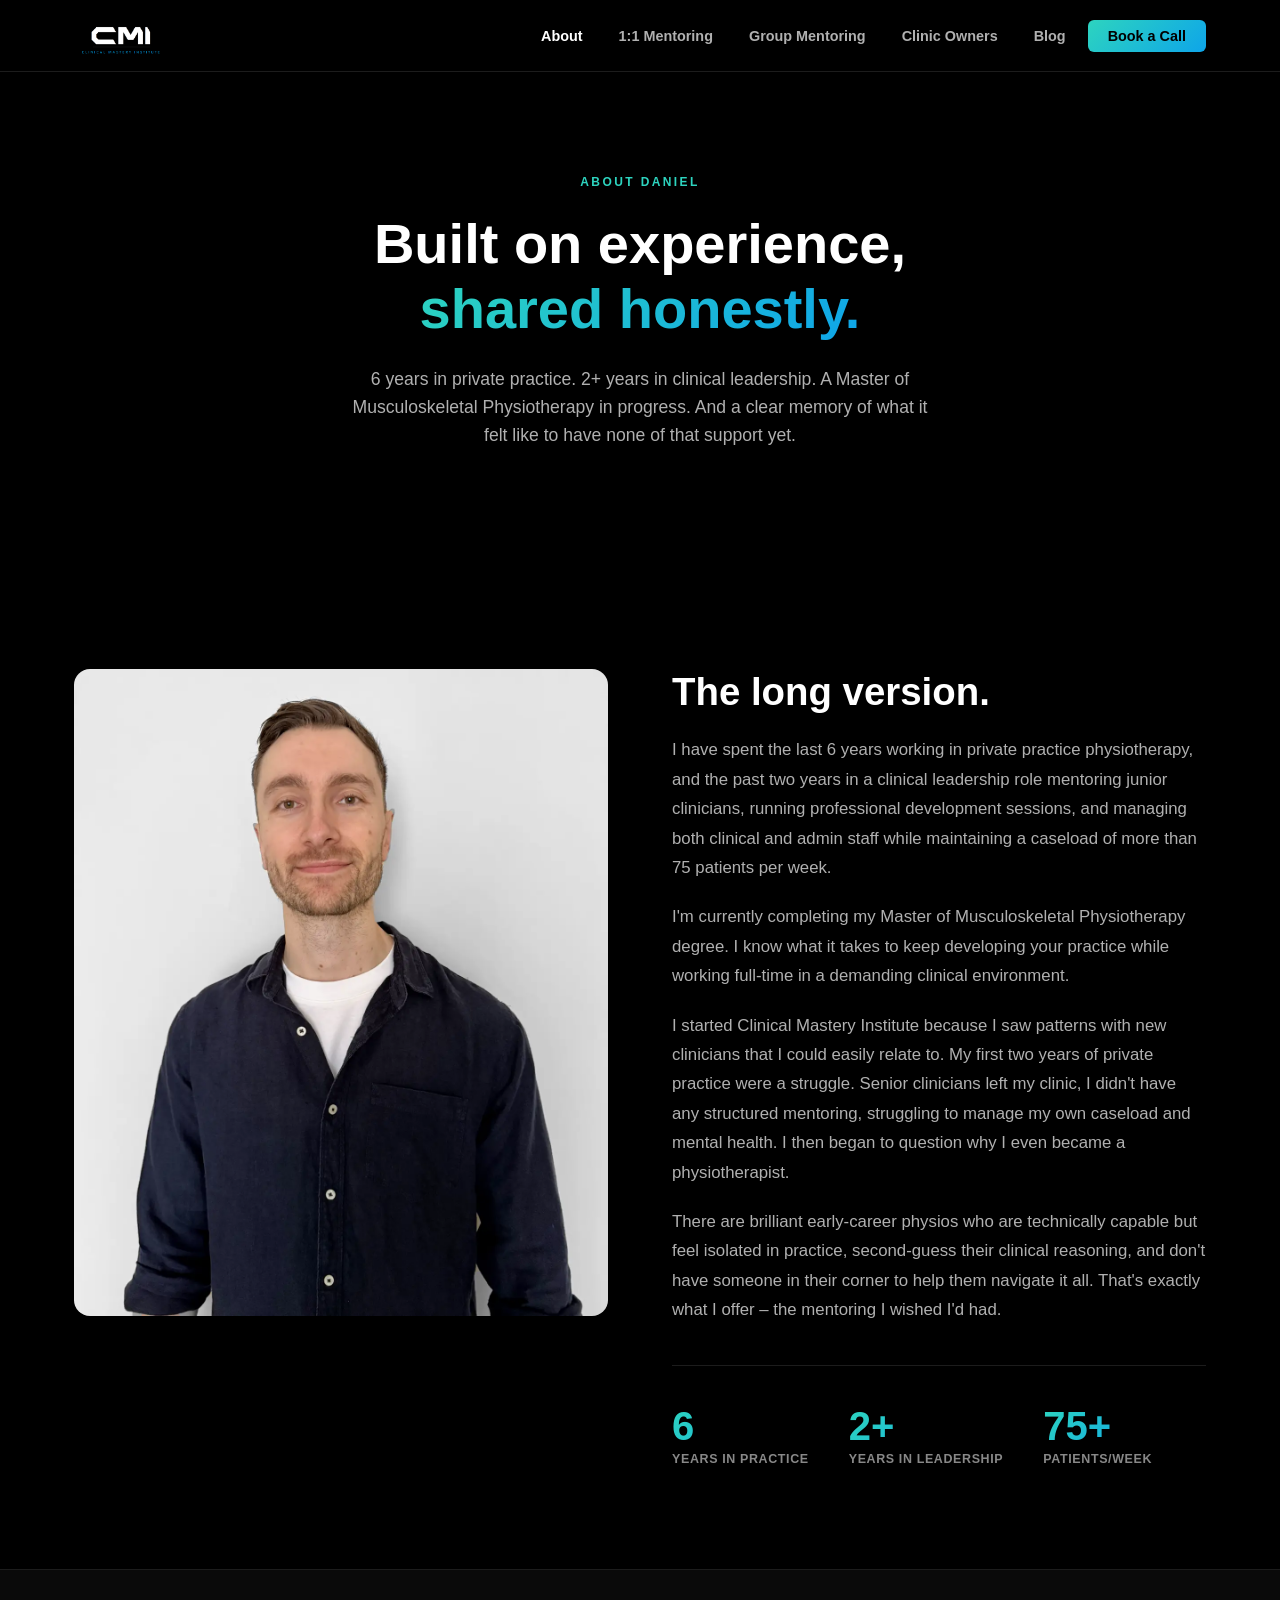
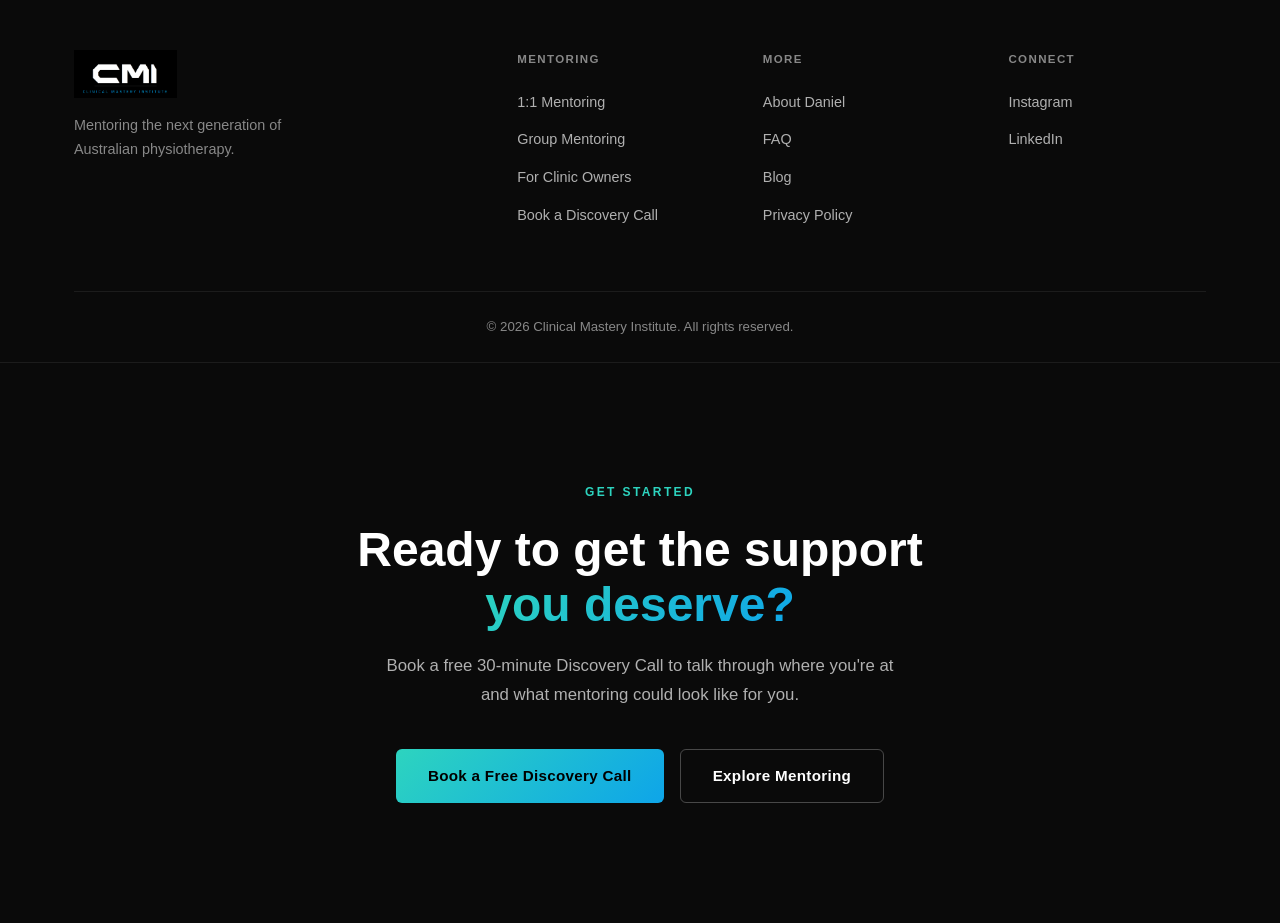
==== about/index.html @ dca47370 "Phase 2: Multi-page site restructure with JS component injection Converts single-page site into 9 pa" ====
<!DOCTYPE html>
<html lang="en-AU">
<head>
  <meta charset="UTF-8" />
  <meta name="viewport" content="width=device-width, initial-scale=1.0" />
  <title>About Daniel Jurjevic — Clinical Mastery Institute</title>
  <meta name="description" content="Daniel Jurjevic is a physiotherapist with 6 years of private practice experience and 2+ years in clinical leadership. Learn why he started Clinical Mastery Institute." />
  <link rel="canonical" href="https://clinicalmasteryinstitute.com.au/about/" />
  <meta property="og:type"         content="website" />
  <meta property="og:site_name"    content="Clinical Mastery Institute" />
  <meta property="og:locale"       content="en_AU" />
  <meta property="og:title"        content="About Daniel Jurjevic — Clinical Mastery Institute" />
  <meta property="og:description"  content="6 years in private practice, 2+ years in clinical leadership. Learn why Daniel started CMI — and what he offers that he wished he'd had." />
  <meta property="og:url"          content="https://clinicalmasteryinstitute.com.au/about/" />
  <meta property="og:image"        content="https://clinicalmasteryinstitute.com.au/assets/og-image.jpg" />
  <meta property="og:image:width"  content="1200" />
  <meta property="og:image:height" content="630" />
  <meta name="twitter:card"        content="summary_large_image" />
  <meta name="twitter:title"       content="About Daniel Jurjevic — Clinical Mastery Institute" />
  <meta name="twitter:description" content="6 years in private practice, 2+ years in clinical leadership. Learn why Daniel started CMI." />
  <meta name="twitter:image"       content="https://clinicalmasteryinstitute.com.au/assets/og-image.jpg" />
  <link rel="icon" href="/favicon.ico" sizes="32x32" />
  <link rel="icon" href="/favicon-32x32.png" type="image/png" sizes="32x32" />
  <link rel="apple-touch-icon" href="/apple-touch-icon.png" />
  <link rel="manifest" href="/site.webmanifest" />
  <meta name="theme-color" content="#2DD4BF" />
  <link rel="stylesheet" href="/style.css" />
  <script type="application/ld+json">
  {
    "@context": "https://schema.org",
    "@type": "Person",
    "@id": "https://clinicalmasteryinstitute.com.au/#daniel",
    "name": "Daniel Jurjevic",
    "jobTitle": "Clinical Mentor and Physiotherapist",
    "description": "Physiotherapist with 6 years of private practice experience and 2+ years in clinical leadership. Completing a Master of Musculoskeletal Physiotherapy.",
    "image": "https://clinicalmasteryinstitute.com.au/assets/daniel.jpg",
    "url": "https://clinicalmasteryinstitute.com.au/about/",
    "worksFor": {
      "@type": "Organization",
      "name": "Clinical Mastery Institute",
      "url": "https://clinicalmasteryinstitute.com.au"
    },
    "sameAs": [
      "https://www.linkedin.com/company/clinical-mastery-institute"
    ]
  }
  </script>
</head>
<body>

  <a href="#main-content" class="skip-link">Skip to main content</a>

  <main id="main-content">

    <div class="page-hero">
      <div class="container">
        <div class="section-label">About Daniel</div>
        <h1>Built on experience,<br /><span class="gradient-text">shared honestly.</span></h1>
        <p class="hero-sub">6 years in private practice. 2+ years in clinical leadership. A Master of Musculoskeletal Physiotherapy in progress. And a clear memory of what it felt like to have none of that support yet.</p>
      </div>
    </div>

    <section class="content-section">
      <div class="container">
        <div class="two-col">
          <div class="about-photo">
            <picture>
              <source type="image/webp" srcset="/assets/daniel.webp" />
              <img
                src="/assets/daniel.jpg"
                alt="Daniel Jurjevic, founder of Clinical Mastery Institute"
                class="about-photo-img"
                width="1200"
                height="1454"
                loading="eager"
              />
            </picture>
          </div>
          <div class="content-body">
            <h2>The long version.</h2>
            <p>I have spent the last 6 years working in private practice physiotherapy, and the past two years in a clinical leadership role mentoring junior clinicians, running professional development sessions, and managing both clinical and admin staff while maintaining a caseload of more than 75 patients per week.</p>
            <p>I'm currently completing my Master of Musculoskeletal Physiotherapy degree. I know what it takes to keep developing your practice while working full-time in a demanding clinical environment.</p>
            <p>I started Clinical Mastery Institute because I saw patterns with new clinicians that I could easily relate to. My first two years of private practice were a struggle. Senior clinicians left my clinic, I didn't have any structured mentoring, struggling to manage my own caseload and mental health. I then began to question why I even became a physiotherapist.</p>
            <p>There are brilliant early-career physios who are technically capable but feel isolated in practice, second-guess their clinical reasoning, and don't have someone in their corner to help them navigate it all. That's exactly what I offer – the mentoring I wished I'd had.</p>

            <div class="about-stats">
              <div class="stat">
                <span class="stat-number gradient-text">6</span>
                <span class="stat-label">Years in Practice</span>
              </div>
              <div class="stat">
                <span class="stat-number gradient-text">2+</span>
                <span class="stat-label">Years in Leadership</span>
              </div>
              <div class="stat">
                <span class="stat-number gradient-text">75+</span>
                <span class="stat-label">Patients/Week</span>
              </div>
            </div>
          </div>
        </div>
      </div>
    </section>

  </main>

  <section class="cta-section">
    <div class="container">
      <div class="section-label">Get Started</div>
      <h2>Ready to get the support<br /><span class="gradient-text">you deserve?</span></h2>
      <p>Book a free 30-minute Discovery Call to talk through where you're at and what mentoring could look like for you.</p>
      <div class="hero-actions">
        <a href="/book/" class="btn btn-primary" data-track-book="about-cta">Book a Free Discovery Call</a>
        <a href="/mentoring/" class="btn btn-outline">Explore Mentoring</a>
      </div>
    </div>
  </section>

  <script src="/components.js"></script>
  <script src="/script.js"></script>
</body>
</html>
---- style.css ----
/* =============================================
   CLINICAL MASTERY INSTITUTE — STYLESHEET
   Theme: Black / Teal (#2DD4BF) / Sky Blue (#0EA5E9)
   ============================================= */

:root {
  --black:        #000000;
  --black-soft:   #0a0a0a;
  --black-card:   #111111;
  --black-border: #1c1c1c;
  --gray-mid:     #888888;
  --gray-light:   #b0b0b0;
  --white:        #ffffff;
  --teal:         #2DD4BF;
  --cyan:         #0EA5E9;
  --gradient:     linear-gradient(135deg, #2DD4BF 0%, #0EA5E9 100%);
  --gradient-text: linear-gradient(135deg, #2DD4BF, #0EA5E9);
  --nav-height:   72px;
  --transition:   0.3s cubic-bezier(0.4, 0, 0.2, 1);
}

/* ---- Reset & Base ---- */
*, *::before, *::after { box-sizing: border-box; margin: 0; padding: 0; }

html { scroll-behavior: smooth; font-size: 16px; }

body {
  font-family: Calibri, Arial, 'Helvetica Neue', sans-serif;
  background: var(--black);
  color: var(--white);
  line-height: 1.6;
  overflow-x: hidden;
}

a { text-decoration: none; color: inherit; }
ul { list-style: none; }
img { max-width: 100%; display: block; }

/* ---- Utility ---- */
.container {
  max-width: 1180px;
  margin: 0 auto;
  padding: 0 24px;
}

.gradient-text {
  background: var(--gradient-text);
  -webkit-background-clip: text;
  -webkit-text-fill-color: transparent;
  background-clip: text;
}

.section-label {
  font-size: 0.75rem;
  font-weight: 700;
  letter-spacing: 0.2em;
  text-transform: uppercase;
  color: var(--teal);
  margin-bottom: 20px;
}

.section-title {
  font-size: clamp(2rem, 4vw, 3rem);
  font-weight: 800;
  line-height: 1.15;
  margin-bottom: 20px;
}

.section-sub {
  font-size: 1.05rem;
  color: var(--gray-light);
  max-width: 620px;
  margin-bottom: 60px;
  line-height: 1.7;
}

/* ---- Buttons ---- */
.btn {
  display: inline-flex;
  align-items: center;
  justify-content: center;
  padding: 14px 32px;
  border-radius: 6px;
  font-size: 0.95rem;
  font-weight: 700;
  font-family: Calibri, Arial, 'Helvetica Neue', sans-serif;
  letter-spacing: 0.02em;
  transition: var(--transition);
  cursor: pointer;
  border: none;
}

.btn-primary {
  background: var(--gradient);
  color: var(--black);
}
.btn-primary:hover { opacity: 0.88; transform: translateY(-1px); }

.btn-outline {
  background: transparent;
  color: var(--white);
  border: 1.5px solid rgba(255, 255, 255, 0.25);
}
.btn-outline:hover {
  border-color: var(--teal);
  color: var(--teal);
  transform: translateY(-1px);
}

.btn-full { width: 100%; }

/* =============================================
   NAVIGATION
   ============================================= */
#navbar {
  position: fixed;
  top: 0;
  left: 0;
  right: 0;
  z-index: 1000;
  height: var(--nav-height);
  background: rgba(0, 0, 0, 0.7);
  backdrop-filter: blur(16px);
  -webkit-backdrop-filter: blur(16px);
  border-bottom: 1px solid var(--black-border);
  transition: var(--transition);
}

#navbar.scrolled {
  background: rgba(0, 0, 0, 0.95);
  border-bottom-color: rgba(45, 212, 191, 0.15);
}

.nav-container {
  max-width: 1180px;
  margin: 0 auto;
  padding: 0 24px;
  height: 100%;
  display: flex;
  align-items: center;
  justify-content: space-between;
  gap: 24px;
}

.nav-logo {
  display: flex;
  align-items: baseline;
  gap: 5px;
  flex-shrink: 0;
}

.nav-logo-img {
  height: 44px;
  width: auto;
  display: block;
}

.nav-links {
  display: flex;
  align-items: center;
  gap: 8px;
}

.nav-links a {
  padding: 8px 14px;
  font-size: 0.9rem;
  font-weight: 600;
  color: var(--gray-light);
  border-radius: 6px;
  transition: var(--transition);
}

.nav-links a:hover,
.nav-links a.active { color: var(--white); }

.nav-links .nav-cta {
  background: var(--gradient);
  color: var(--black);
  padding: 8px 20px;
  font-weight: 700;
}

.nav-links .nav-cta:hover { opacity: 0.85; color: var(--black); }

.hamburger {
  display: none;
  flex-direction: column;
  gap: 5px;
  background: none;
  border: none;
  cursor: pointer;
  padding: 4px;
}
.hamburger span {
  display: block;
  width: 24px;
  height: 2px;
  background: var(--white);
  border-radius: 2px;
  transition: var(--transition);
}

/* =============================================
   HERO
   ============================================= */
#hero {
  position: relative;
  min-height: 100vh;
  display: flex;
  align-items: center;
  justify-content: center;
  text-align: center;
  padding: var(--nav-height) 24px 80px;
  overflow: hidden;
}

.hero-bg {
  position: absolute;
  inset: 0;
  background: var(--black);
  z-index: 0;
}

.hero-content {
  position: relative;
  z-index: 1;
  max-width: 800px;
}

.hero-logo { margin-bottom: 32px; }

.hero-logo-img {
  max-width: 760px;
  width: 100%;
  height: auto;
  display: block;
  margin: 0 auto;
  mix-blend-mode: lighten;
}

.hero-tagline {
  font-size: clamp(1.2rem, 2.5vw, 1.5rem);
  font-weight: 700;
  color: var(--white);
  max-width: 560px;
  margin: 0 auto 16px;
  line-height: 1.4;
}

.hero-sub {
  font-size: clamp(0.95rem, 1.8vw, 1.1rem);
  color: var(--gray-light);
  max-width: 520px;
  margin: 0 auto 40px;
  line-height: 1.6;
}

.hero-actions {
  display: flex;
  gap: 16px;
  justify-content: center;
  flex-wrap: wrap;
}

.hero-scroll {
  position: absolute;
  bottom: 32px;
  left: 50%;
  transform: translateX(-50%);
  display: flex;
  flex-direction: column;
  align-items: center;
  gap: 8px;
  color: var(--gray-mid);
  font-size: 0.7rem;
  letter-spacing: 0.1em;
  text-transform: uppercase;
  z-index: 1;
}

.scroll-line {
  width: 1px;
  height: 40px;
  background: linear-gradient(to bottom, var(--gray-mid), transparent);
  animation: scrollPulse 2s ease-in-out infinite;
}

@keyframes scrollPulse {
  0%, 100% { opacity: 0.3; }
  50%       { opacity: 1; }
}

/* =============================================
   ABOUT
   ============================================= */
#about {
  padding: 120px 0;
  background: var(--black-soft);
}

.about-grid {
  display: grid;
  grid-template-columns: 1fr 1fr;
  gap: 64px;
  align-items: start;
}

.about-text h2 {
  font-size: clamp(2rem, 3.5vw, 2.75rem);
  font-weight: 800;
  line-height: 1.2;
  margin-bottom: 24px;
}

.about-text p {
  color: var(--gray-light);
  margin-bottom: 20px;
  line-height: 1.75;
  font-size: 1.05rem;
}

.about-stats {
  display: flex;
  gap: 40px;
  margin-top: 40px;
  padding-top: 40px;
  border-top: 1px solid var(--black-border);
}

.stat { display: flex; flex-direction: column; gap: 4px; }

.stat-number {
  font-size: 2.5rem;
  font-weight: 800;
  line-height: 1;
}

.stat-label {
  font-size: 0.78rem;
  color: var(--gray-mid);
  letter-spacing: 0.05em;
  text-transform: uppercase;
  font-weight: 600;
}

.about-photo {
  position: sticky;
  top: calc(var(--nav-height) + 24px);
}

.about-photo-img {
  width: 100%;
  height: auto;
  border-radius: 16px;
  display: block;
  object-fit: cover;
}

.card-inner {
  background: var(--black-card);
  border: 1px solid var(--black-border);
  border-radius: 16px;
  padding: 40px;
}

.card-icon {
  width: 40px;
  height: 40px;
  background: var(--gradient);
  border-radius: 50%;
  display: flex;
  align-items: center;
  justify-content: center;
  font-size: 0.6rem;
  color: var(--black);
  margin-bottom: 28px;
}

.card-inner h3 {
  font-size: 1rem;
  font-weight: 700;
  margin-bottom: 10px;
}

.card-inner p {
  color: var(--gray-light);
  font-size: 0.93rem;
  line-height: 1.7;
}

.card-divider {
  border: none;
  border-top: 1px solid var(--black-border);
  margin: 24px 0;
}

/* =============================================
   SERVICES
   ============================================= */
#services {
  padding: 120px 0;
  background: var(--black);
}

.services-grid {
  display: grid;
  grid-template-columns: 1fr 1fr;
  gap: 24px;
}

.service-card {
  background: var(--black-card);
  border: 1px solid var(--black-border);
  border-radius: 16px;
  padding: 40px;
  position: relative;
  display: flex;
  flex-direction: column;
  transition: var(--transition);
}

.service-card:hover {
  border-color: rgba(45, 212, 191, 0.3);
  transform: translateY(-4px);
  box-shadow: 0 16px 48px rgba(45, 212, 191, 0.08);
}

.service-featured {
  border-color: rgba(45, 212, 191, 0.4);
  box-shadow: 0 0 0 1px rgba(45, 212, 191, 0.15), 0 24px 64px rgba(45, 212, 191, 0.1);
}

.service-badge {
  position: absolute;
  top: -14px;
  left: 32px;
  background: var(--gradient);
  color: var(--black);
  font-size: 0.72rem;
  font-weight: 700;
  letter-spacing: 0.1em;
  text-transform: uppercase;
  padding: 4px 16px;
  border-radius: 100px;
  white-space: nowrap;
}

.service-icon {
  font-size: 1.8rem;
  margin-bottom: 16px;
  line-height: 1;
}

.service-card h3 {
  font-size: 1.2rem;
  font-weight: 700;
  margin-bottom: 12px;
}

.service-card > p {
  font-size: 0.95rem;
  color: var(--gray-light);
  line-height: 1.7;
  margin-bottom: 24px;
}

.service-features {
  display: flex;
  flex-direction: column;
  gap: 10px;
  margin-bottom: 32px;
  flex: 1;
}

.service-features li {
  font-size: 0.88rem;
  color: var(--gray-light);
  padding-left: 22px;
  position: relative;
  line-height: 1.5;
}

.service-features li::before {
  content: '→';
  position: absolute;
  left: 0;
  color: var(--teal);
  font-size: 0.8rem;
  top: 1px;
}

.service-btn {
  width: 100%;
  text-align: center;
}

/* =============================================
   BOOK / CONTACT
   ============================================= */
#book {
  padding: 120px 0;
  background: var(--black-soft);
}

.book-block {
  margin-bottom: 80px;
}

.book-block-label {
  font-size: 0.75rem;
  font-weight: 700;
  letter-spacing: 0.18em;
  text-transform: uppercase;
  color: var(--teal);
  margin-bottom: 28px;
  padding-bottom: 16px;
  border-bottom: 1px solid var(--black-border);
}

.calendly-wrapper {
  background: #ffffff;
  border: 1px solid var(--black-border);
  border-radius: 16px;
  overflow: hidden;
}

.enquiry-block { margin-bottom: 0; }

.enquiry-form-solo {
  max-width: 720px;
  margin: 0 auto;
}

.contact-grid {
  display: grid;
  grid-template-columns: 1fr 1.6fr;
  gap: 80px;
  align-items: start;
}

.contact-info {
  display: flex;
  flex-direction: column;
  gap: 32px;
}

.contact-item {
  display: flex;
  gap: 16px;
  align-items: flex-start;
}

.contact-icon {
  font-size: 1.1rem;
  flex-shrink: 0;
  width: 36px;
  height: 36px;
  background: var(--black-card);
  border: 1px solid var(--black-border);
  border-radius: 8px;
  display: flex;
  align-items: center;
  justify-content: center;
}

.contact-item h4 {
  font-size: 0.78rem;
  font-weight: 700;
  letter-spacing: 0.1em;
  text-transform: uppercase;
  color: var(--gray-mid);
  margin-bottom: 4px;
}

.contact-item p {
  font-size: 0.95rem;
  color: var(--white);
  line-height: 1.5;
}

/* Contact / Enquiry Form */
.contact-form {
  display: flex;
  flex-direction: column;
  gap: 20px;
}

.form-row {
  display: grid;
  grid-template-columns: 1fr 1fr;
  gap: 16px;
}

.form-group {
  display: flex;
  flex-direction: column;
  gap: 8px;
}

.form-group label {
  font-size: 0.82rem;
  font-weight: 700;
  color: var(--gray-light);
  letter-spacing: 0.03em;
}

.form-group input,
.form-group textarea,
.form-group select {
  background: var(--black-card);
  border: 1px solid var(--black-border);
  border-radius: 8px;
  padding: 13px 16px;
  font-size: 0.95rem;
  font-family: Calibri, Arial, 'Helvetica Neue', sans-serif;
  color: var(--white);
  transition: border-color var(--transition);
  width: 100%;
}

.form-group textarea { resize: vertical; }

.form-group select {
  cursor: pointer;
  -webkit-appearance: none;
  appearance: none;
  background-image: url("data:image/svg+xml,%3Csvg xmlns='http://www.w3.org/2000/svg' width='12' height='8' viewBox='0 0 12 8'%3E%3Cpath d='M1 1l5 5 5-5' stroke='%23888888' stroke-width='1.5' fill='none' stroke-linecap='round' stroke-linejoin='round'/%3E%3C/svg%3E");
  background-repeat: no-repeat;
  background-position: right 16px center;
}

.form-group select option { background: var(--black-card); color: var(--white); }

.form-group input::placeholder,
.form-group textarea::placeholder { color: #3a3a3a; }

.form-group input:focus,
.form-group textarea:focus,
.form-group select:focus {
  outline: none;
  border-color: rgba(45, 212, 191, 0.5);
  box-shadow: 0 0 0 3px rgba(45, 212, 191, 0.08);
}

.form-privacy {
  font-size: 0.8rem;
  color: var(--gray-mid);
  text-align: center;
  line-height: 1.5;
}

/* =============================================
   FOOTER
   ============================================= */
#footer {
  background: var(--black-soft);
  border-top: 1px solid var(--black-border);
  padding: 80px 0 0;
}

.footer-grid {
  display: grid;
  grid-template-columns: 2fr 1fr 1fr 1fr;
  gap: 48px;
  padding-bottom: 64px;
}

.footer-brand .footer-logo {
  margin-bottom: 16px;
}

.footer-logo-img {
  height: 48px;
  width: auto;
  display: block;
}

.footer-brand p {
  font-size: 0.9rem;
  color: var(--gray-mid);
  line-height: 1.6;
  max-width: 260px;
}

.footer-links h4 {
  font-size: 0.72rem;
  font-weight: 700;
  letter-spacing: 0.12em;
  text-transform: uppercase;
  color: var(--gray-mid);
  margin-bottom: 20px;
}

.footer-links ul {
  display: flex;
  flex-direction: column;
  gap: 12px;
}

.footer-links ul a {
  font-size: 0.9rem;
  color: var(--gray-light);
  transition: color var(--transition);
}

.footer-links ul a:hover { color: var(--teal); }

.footer-bottom {
  border-top: 1px solid var(--black-border);
  padding: 24px 0;
  display: flex;
  align-items: center;
  justify-content: center;
}

.footer-bottom p {
  font-size: 0.83rem;
  color: var(--gray-mid);
}

/* =============================================
   RESPONSIVE
   ============================================= */
@media (max-width: 1024px) {
  .about-grid    { grid-template-columns: 1fr; gap: 48px; }
  .about-photo   { position: static; }
  .footer-grid   { grid-template-columns: 1fr 1fr; }
}

@media (max-width: 768px) {
  .hamburger { display: flex; }

  .nav-links {
    display: none;
    position: fixed;
    top: var(--nav-height);
    left: 0;
    right: 0;
    background: rgba(0, 0, 0, 0.97);
    backdrop-filter: blur(20px);
    flex-direction: column;
    padding: 24px;
    gap: 4px;
    border-bottom: 1px solid var(--black-border);
  }

  .nav-links.open    { display: flex; }
  .nav-links a       { padding: 12px 16px; width: 100%; }
  .nav-links .nav-cta { text-align: center; margin-top: 8px; }

  .services-grid  { grid-template-columns: 1fr; }
  .contact-grid   { grid-template-columns: 1fr; gap: 48px; }
  .form-row       { grid-template-columns: 1fr; }
  .footer-grid    { grid-template-columns: 1fr; gap: 32px; }
  .about-stats    { gap: 24px; }

  #about, #services, #book { padding: 80px 0; }
}

@media (max-width: 480px) {
  .hero-actions          { flex-direction: column; align-items: center; }
  .hero-actions .btn     { width: 100%; max-width: 320px; }
  .about-stats           { flex-direction: column; gap: 20px; }
}

/* =============================================
   SCROLL ANIMATIONS
   ============================================= */
.fade-up {
  opacity: 0;
  transform: translateY(32px);
  transition: opacity 0.7s ease, transform 0.7s ease;
}

.fade-up.visible {
  opacity: 1;
  transform: translateY(0);
}

/* =============================================
   ACCESSIBILITY
   ============================================= */

/* Hidden attribute support */
[hidden] { display: none !important; }

/* Skip-to-content link */
.skip-link {
  position: absolute;
  top: -100%;
  left: 16px;
  padding: 10px 20px;
  background: var(--teal);
  color: var(--black);
  font-weight: 700;
  font-size: 0.9rem;
  border-radius: 0 0 8px 8px;
  z-index: 9999;
  transition: top 0.2s ease;
  text-decoration: none;
}
.skip-link:focus { top: 0; }

/* Global focus-visible ring */
:focus-visible {
  outline: 2px solid var(--teal);
  outline-offset: 3px;
  border-radius: 3px;
}
:focus:not(:focus-visible) { outline: none; }

/* Form fields keep their custom border-based focus style */
.form-group input:focus-visible,
.form-group textarea:focus-visible,
.form-group select:focus-visible {
  outline: none;
}

/* =============================================
   FORM — VALIDATION & SUCCESS STATES
   ============================================= */

/* Inline field error */
.field-error {
  display: block;
  font-size: 0.78rem;
  color: #f87171;
  min-height: 1.1em;
  line-height: 1.4;
}

.form-group.has-error input,
.form-group.has-error textarea,
.form-group.has-error select {
  border-color: #f87171;
  box-shadow: 0 0 0 3px rgba(248, 113, 113, 0.08);
}

/* Global submission error */
.form-error-global {
  font-size: 0.88rem;
  color: #f87171;
  text-align: center;
  margin-top: 8px;
  line-height: 1.5;
}
.form-error-global a { color: var(--teal); text-decoration: underline; }

/* Success panel */
.form-success {
  text-align: center;
  padding: 64px 40px;
  max-width: 720px;
  margin: 0 auto;
}
.form-success-icon {
  display: block;
  margin: 0 auto 28px;
  width: 56px;
  height: 56px;
}
.form-success h3 {
  font-size: 1.5rem;
  font-weight: 700;
  color: var(--white);
  margin-bottom: 12px;
}
.form-success p {
  color: var(--gray-light);
  font-size: 1rem;
  line-height: 1.6;
  margin-bottom: 36px;
}

/* =============================================
   SERVICE ICONS — SVG
   ============================================= */
.service-icon svg {
  display: block;
}

/* =============================================
   INNER PAGE HERO
   ============================================= */
.page-hero {
  background: var(--black);
  padding: calc(var(--nav-height) + 96px) 0 80px;
  text-align: center;
}

.page-hero .section-label { display: inline-block; margin-bottom: 20px; }

.page-hero h1 {
  font-size: clamp(2.2rem, 5vw, 3.5rem);
  font-weight: 800;
  line-height: 1.15;
  margin-bottom: 24px;
}

.page-hero .hero-sub {
  max-width: 600px;
  margin: 0 auto 40px;
}

.page-hero .hero-actions {
  display: flex;
  gap: 16px;
  justify-content: center;
  flex-wrap: wrap;
}

/* =============================================
   CONTENT SECTIONS (inner pages)
   ============================================= */
.content-section {
  padding: 100px 0;
}

.content-section + .content-section {
  padding-top: 0;
}

.content-section.bg-soft { background: var(--black-soft); }

.two-col {
  display: grid;
  grid-template-columns: 1fr 1fr;
  gap: 64px;
  align-items: start;
}

.two-col.reverse { direction: rtl; }
.two-col.reverse > * { direction: ltr; }

.content-body h2 {
  font-size: clamp(1.8rem, 3vw, 2.4rem);
  font-weight: 800;
  line-height: 1.2;
  margin-bottom: 20px;
}

.content-body p {
  color: var(--gray-light);
  font-size: 1.05rem;
  line-height: 1.75;
  margin-bottom: 20px;
}

.content-body p:last-child { margin-bottom: 0; }

/* Feature list (larger than service card features) */
.feature-list-lg {
  list-style: none;
  display: flex;
  flex-direction: column;
  gap: 14px;
  margin: 28px 0;
}

.feature-list-lg li {
  padding-left: 28px;
  position: relative;
  color: var(--gray-light);
  font-size: 1rem;
  line-height: 1.6;
}

.feature-list-lg li::before {
  content: '→';
  position: absolute;
  left: 0;
  color: var(--teal);
  font-weight: 700;
}

/* Feature cards grid */
.feature-card-grid {
  display: grid;
  grid-template-columns: repeat(auto-fill, minmax(260px, 1fr));
  gap: 20px;
  margin-top: 40px;
}

.feature-card {
  background: var(--black-card);
  border: 1px solid var(--black-border);
  border-radius: 12px;
  padding: 28px 24px;
}

.feature-card-icon {
  margin-bottom: 16px;
  color: var(--teal);
  font-size: 1.4rem;
  line-height: 1;
}

.feature-card h3 {
  font-size: 1rem;
  font-weight: 700;
  margin-bottom: 8px;
}

.feature-card p {
  font-size: 0.9rem;
  color: var(--gray-light);
  line-height: 1.6;
}

/* =============================================
   PRICING
   ============================================= */
.pricing-grid {
  display: grid;
  grid-template-columns: repeat(auto-fit, minmax(300px, 1fr));
  gap: 24px;
  margin-top: 48px;
}

.pricing-card {
  background: var(--black-card);
  border: 1px solid var(--black-border);
  border-radius: 16px;
  padding: 40px;
  display: flex;
  flex-direction: column;
  gap: 0;
}

.pricing-card.featured {
  border-color: rgba(45, 212, 191, 0.4);
  box-shadow: 0 0 0 1px rgba(45, 212, 191, 0.1), 0 24px 64px rgba(45, 212, 191, 0.08);
}

.pricing-label {
  font-size: 0.72rem;
  font-weight: 700;
  letter-spacing: 0.14em;
  text-transform: uppercase;
  color: var(--teal);
  margin-bottom: 12px;
}

.pricing-card h3 {
  font-size: 1.3rem;
  font-weight: 700;
  margin-bottom: 8px;
}

.pricing-card .pricing-price {
  font-size: 2rem;
  font-weight: 800;
  margin: 16px 0 4px;
  color: var(--white);
}

.pricing-card .pricing-price span {
  font-size: 1rem;
  font-weight: 400;
  color: var(--gray-mid);
}

.pricing-card .pricing-desc {
  font-size: 0.9rem;
  color: var(--gray-light);
  line-height: 1.6;
  margin-bottom: 28px;
  padding-bottom: 28px;
  border-bottom: 1px solid var(--black-border);
}

.pricing-card .service-features {
  margin-bottom: 32px;
  flex: 1;
}

.pricing-placeholder {
  background: var(--black-card);
  border: 1px dashed var(--black-border);
  border-radius: 16px;
  padding: 48px 40px;
  text-align: center;
  margin-top: 48px;
}

.pricing-placeholder p {
  color: var(--gray-mid);
  font-size: 0.95rem;
  margin-bottom: 8px;
}

.pricing-placeholder strong {
  color: var(--teal);
  font-size: 0.8rem;
  letter-spacing: 0.08em;
  text-transform: uppercase;
}

/* =============================================
   FAQ
   ============================================= */
.faq-list {
  display: flex;
  flex-direction: column;
  gap: 0;
  max-width: 800px;
  margin: 48px auto 0;
}

.faq-item {
  border-bottom: 1px solid var(--black-border);
  padding: 28px 0;
}

.faq-item:first-child { border-top: 1px solid var(--black-border); }

.faq-q {
  font-size: 1.05rem;
  font-weight: 700;
  color: var(--white);
  margin-bottom: 14px;
  display: flex;
  align-items: flex-start;
  gap: 14px;
}

.faq-q::before {
  content: 'Q';
  display: inline-flex;
  align-items: center;
  justify-content: center;
  flex-shrink: 0;
  width: 26px;
  height: 26px;
  border-radius: 50%;
  background: var(--gradient);
  color: var(--black);
  font-size: 0.75rem;
  font-weight: 800;
  margin-top: 1px;
}

.faq-a {
  padding-left: 40px;
  color: var(--gray-light);
  font-size: 0.97rem;
  line-height: 1.75;
}

.faq-a p { margin-bottom: 10px; }
.faq-a p:last-child { margin-bottom: 0; }

.faq-placeholder {
  background: var(--black-card);
  border-radius: 8px;
  padding: 12px 16px;
  font-size: 0.85rem;
  color: var(--teal);
  font-weight: 600;
  letter-spacing: 0.04em;
  display: inline-block;
  margin-top: 4px;
}

/* =============================================
   BLOG
   ============================================= */
.blog-grid {
  display: grid;
  grid-template-columns: repeat(auto-fill, minmax(340px, 1fr));
  gap: 28px;
  margin-top: 48px;
}

.blog-card {
  background: var(--black-card);
  border: 1px solid var(--black-border);
  border-radius: 16px;
  padding: 36px;
  display: flex;
  flex-direction: column;
  gap: 0;
  transition: var(--transition);
  text-decoration: none;
  color: inherit;
}

.blog-card:hover {
  border-color: rgba(45, 212, 191, 0.3);
  transform: translateY(-3px);
  box-shadow: 0 12px 40px rgba(45, 212, 191, 0.07);
}

.blog-card-tag {
  font-size: 0.7rem;
  font-weight: 700;
  letter-spacing: 0.14em;
  text-transform: uppercase;
  color: var(--teal);
  margin-bottom: 14px;
}

.blog-card h2 {
  font-size: 1.2rem;
  font-weight: 700;
  line-height: 1.4;
  margin-bottom: 12px;
  color: var(--white);
}

.blog-card-excerpt {
  font-size: 0.93rem;
  color: var(--gray-light);
  line-height: 1.7;
  margin-bottom: 24px;
  flex: 1;
}

.blog-card-meta {
  font-size: 0.78rem;
  color: var(--gray-mid);
  display: flex;
  align-items: center;
  gap: 8px;
  padding-top: 20px;
  border-top: 1px solid var(--black-border);
}

.blog-card-meta span + span::before {
  content: '·';
  margin-right: 8px;
}

.blog-card-link {
  display: block;
  text-decoration: none;
  color: inherit;
  height: 100%;
}

.blog-card-title {
  font-size: 1.2rem;
  font-weight: 700;
  line-height: 1.4;
  margin-bottom: 12px;
  color: var(--white);
}

.prose hr {
  border: none;
  border-top: 1px solid var(--black-border);
  margin: 48px 0;
}

/* Blog post */
.article-header {
  background: var(--black);
  padding: calc(var(--nav-height) + 80px) 0 64px;
  text-align: center;
}

.article-header .section-label { display: inline-block; margin-bottom: 20px; }

.article-header h1 {
  font-size: clamp(2rem, 4.5vw, 3rem);
  font-weight: 800;
  line-height: 1.2;
  max-width: 760px;
  margin: 0 auto 24px;
}

.article-meta {
  display: flex;
  align-items: center;
  justify-content: center;
  gap: 8px;
  font-size: 0.83rem;
  color: var(--gray-mid);
  margin-bottom: 28px;
}

.article-meta span + span::before { content: '·'; margin-right: 8px; }

.article-back {
  display: inline-flex;
  align-items: center;
  gap: 6px;
  font-size: 0.85rem;
  color: var(--gray-mid);
  text-decoration: none;
  margin-bottom: 20px;
  transition: color 0.2s;
}
.article-back:hover { color: var(--teal); }

.article-byline {
  display: flex;
  align-items: center;
  justify-content: center;
  gap: 10px;
  font-size: 0.9rem;
  color: var(--gray-mid);
  margin-top: 20px;
}
.article-byline a { color: var(--teal); text-decoration: none; }
.article-byline a:hover { opacity: 0.8; }

.article-body {
  padding: 72px 0 96px;
}

.prose {
  max-width: 680px;
  margin: 0 auto;
}

.prose h2 {
  font-size: clamp(1.5rem, 2.5vw, 2rem);
  font-weight: 700;
  margin: 48px 0 20px;
  color: var(--white);
}

.prose h3 {
  font-size: 1.2rem;
  font-weight: 700;
  margin: 32px 0 14px;
  color: var(--white);
}

.prose p {
  color: var(--gray-light);
  font-size: 1.05rem;
  line-height: 1.8;
  margin-bottom: 24px;
}

.prose ul, .prose ol {
  padding-left: 0;
  margin-bottom: 24px;
  display: flex;
  flex-direction: column;
  gap: 10px;
}

.prose li {
  color: var(--gray-light);
  font-size: 1.05rem;
  line-height: 1.7;
  padding-left: 24px;
  position: relative;
  list-style: none;
}

.prose ul li::before {
  content: '→';
  position: absolute;
  left: 0;
  color: var(--teal);
  font-weight: 700;
}

.prose ol { counter-reset: prose-counter; }
.prose ol li { counter-increment: prose-counter; }
.prose ol li::before {
  content: counter(prose-counter) '.';
  position: absolute;
  left: 0;
  color: var(--teal);
  font-weight: 700;
  font-size: 0.9em;
}

.prose blockquote {
  border-left: 3px solid var(--teal);
  padding: 4px 0 4px 24px;
  margin: 32px 0;
}

.prose blockquote p {
  color: var(--white);
  font-size: 1.15rem;
  font-style: italic;
  font-weight: 600;
}

.prose strong { color: var(--white); }

.prose a { color: var(--teal); text-decoration: underline; }
.prose a:hover { opacity: 0.8; }

.article-cta {
  background: var(--black-soft);
  border-top: 1px solid var(--black-border);
  padding: 80px 0;
  text-align: center;
}

/* =============================================
   PRIVACY POLICY
   ============================================= */
.privacy-body {
  padding: 72px 0 100px;
}

.privacy-body .prose h2:first-child {
  margin-top: 0;
}

/* =============================================
   CTA SECTION (page-bottom)
   ============================================= */
.cta-section {
  padding: 120px 0;
  background: var(--black-soft);
  text-align: center;
  border-top: 1px solid var(--black-border);
}

.cta-section h2 {
  font-size: clamp(2rem, 4vw, 3rem);
  font-weight: 800;
  line-height: 1.15;
  margin-bottom: 20px;
}

.cta-section p {
  font-size: 1.05rem;
  color: var(--gray-light);
  max-width: 520px;
  margin: 0 auto 40px;
  line-height: 1.7;
}

.cta-section .hero-actions { justify-content: center; }

/* =============================================
   RESPONSIVE — inner pages
   ============================================= */
@media (max-width: 1024px) {
  .two-col { grid-template-columns: 1fr; gap: 48px; }
  .two-col.reverse { direction: ltr; }
}

@media (max-width: 768px) {
  .page-hero { padding: calc(var(--nav-height) + 60px) 0 60px; }
  .content-section { padding: 72px 0; }
  .cta-section { padding: 80px 0; }
  .blog-grid { grid-template-columns: 1fr; }
  .pricing-grid { grid-template-columns: 1fr; }
  .faq-a { padding-left: 0; }
  .article-header { padding: calc(var(--nav-height) + 48px) 0 48px; }
  .article-body { padding: 48px 0 72px; }
}

@media (max-width: 480px) {
  .page-hero .hero-actions { flex-direction: column; align-items: center; }
  .page-hero .hero-actions .btn { width: 100%; max-width: 320px; }
  .cta-section .hero-actions { flex-direction: column; align-items: center; }
  .cta-section .hero-actions .btn { width: 100%; max-width: 320px; }
}
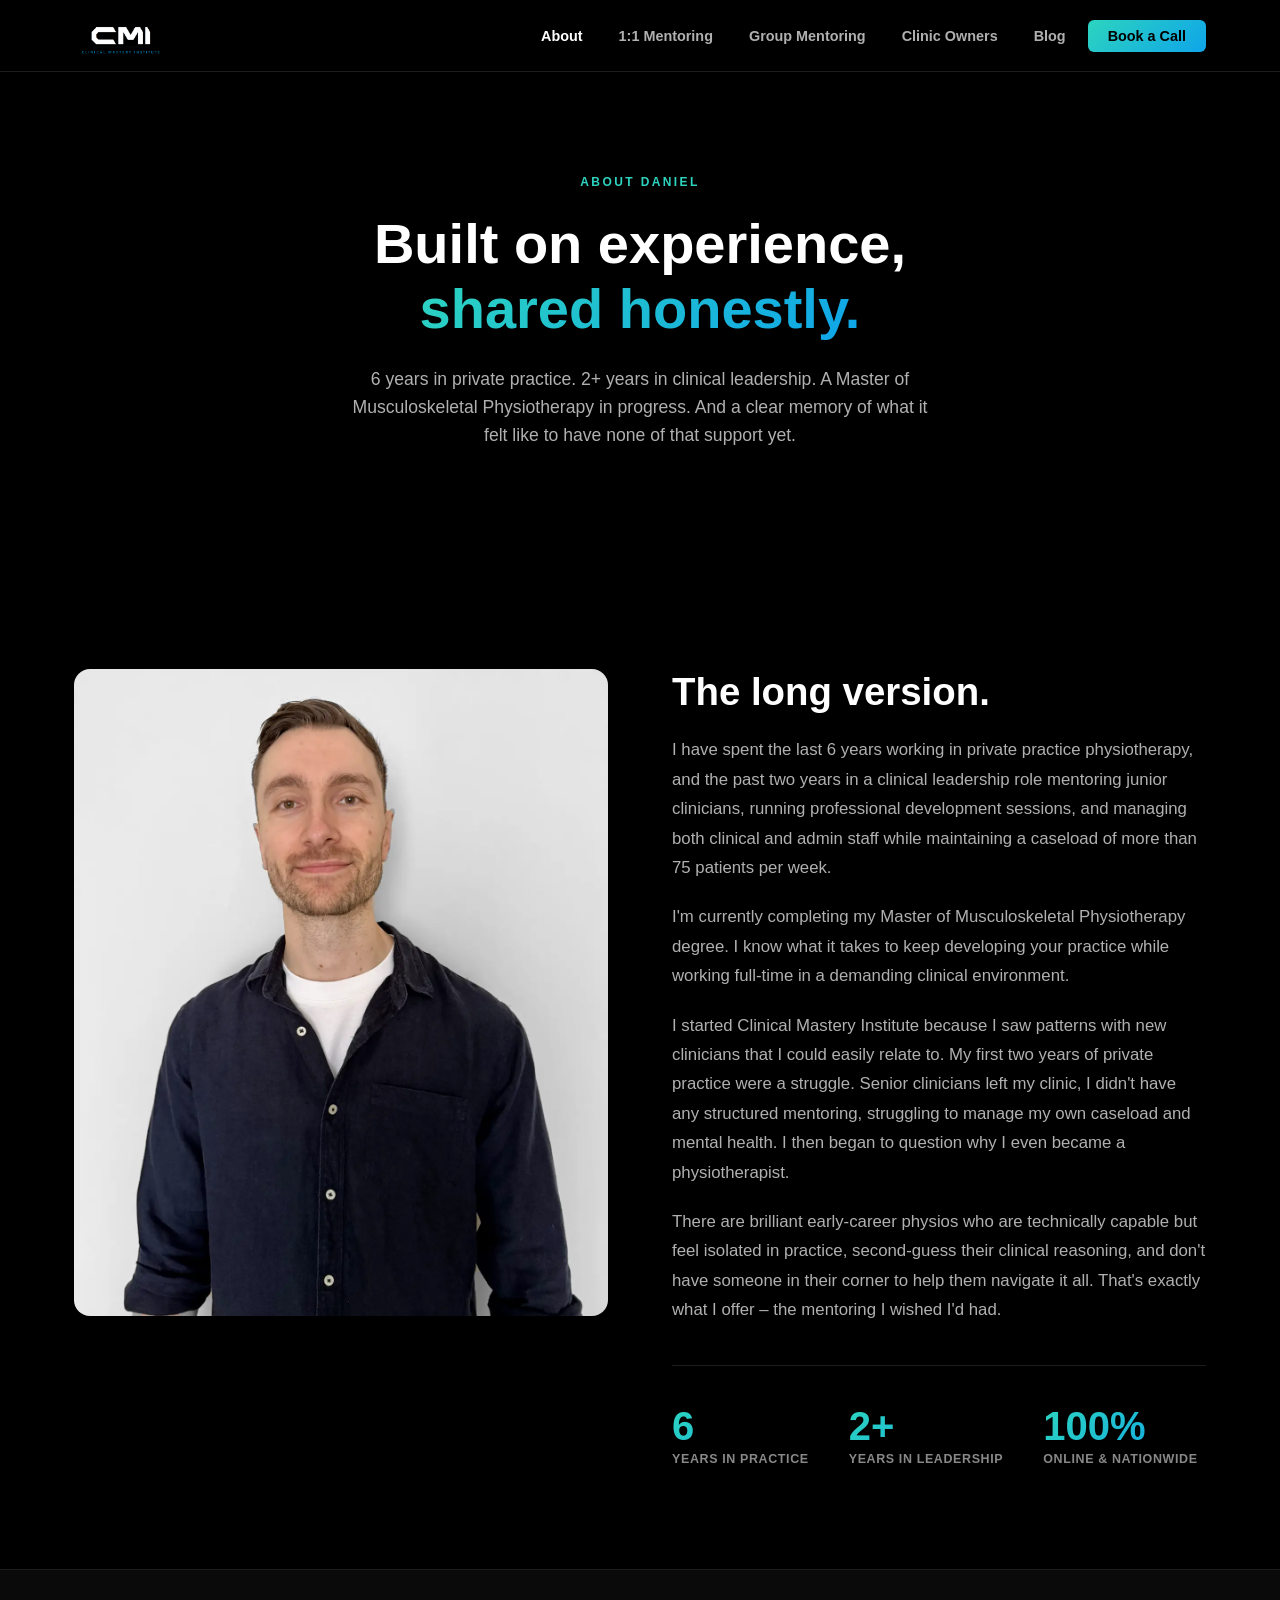
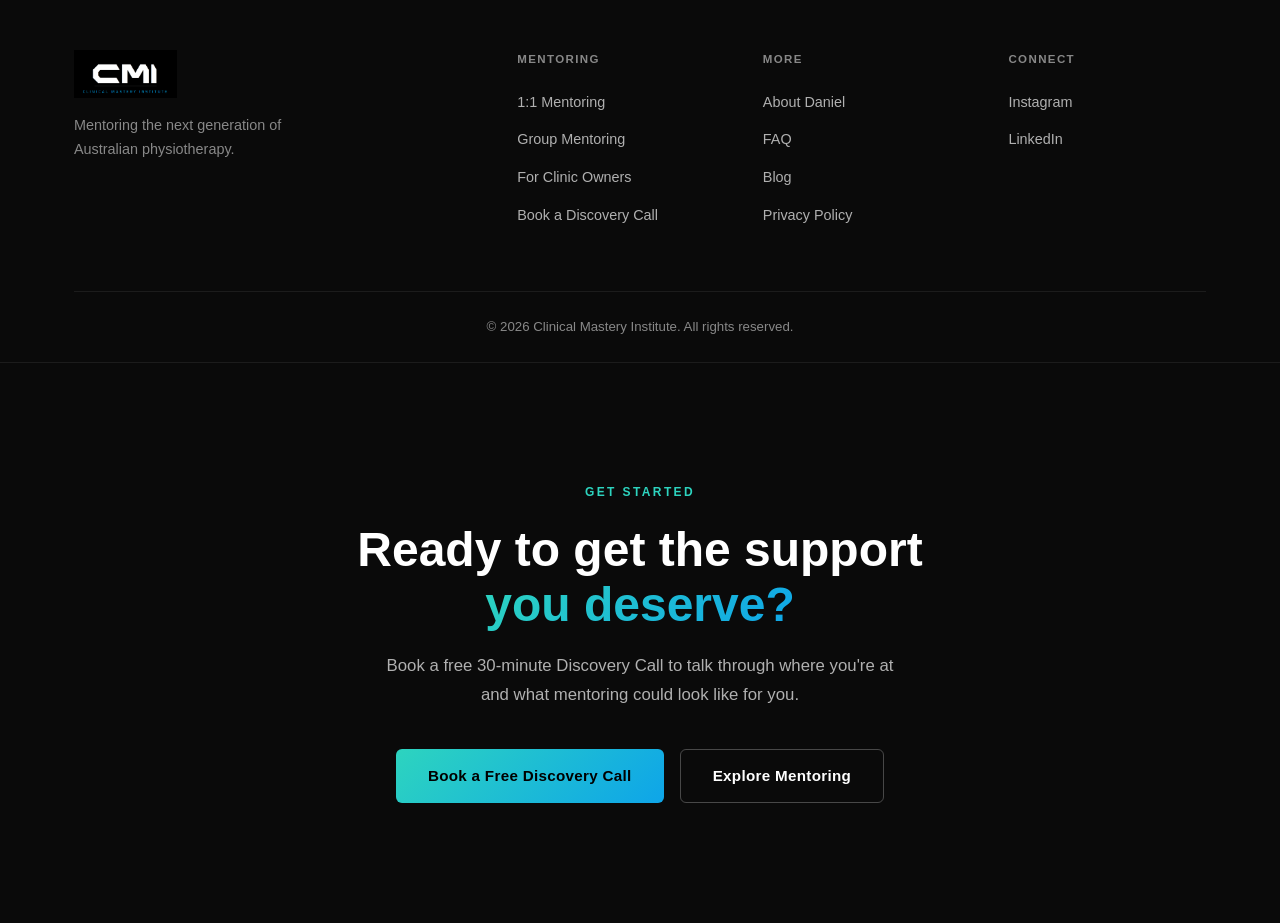
==== commit 55bdc747: "Phase 3: Hero rewrite, stats rework, testimonials, lead magnet - Hero H1: 'Private practice is harde" ====
--- a/about/index.html
+++ b/about/index.html
@@ -92,9 +92,10 @@
                 <span class="stat-number gradient-text">2+</span>
                 <span class="stat-label">Years in Leadership</span>
               </div>
+              <!-- Replace with physios mentored count once available [[NEEDS DANIEL: X]] -->
               <div class="stat">
-                <span class="stat-number gradient-text">75+</span>
-                <span class="stat-label">Patients/Week</span>
+                <span class="stat-number gradient-text">100%</span>
+                <span class="stat-label">Online &amp; Nationwide</span>
               </div>
             </div>
           </div>
--- a/style.css
+++ b/style.css
@@ -239,12 +239,12 @@
 }
 
 .hero-tagline {
-  font-size: clamp(1.2rem, 2.5vw, 1.5rem);
-  font-weight: 700;
+  font-size: clamp(2rem, 4vw, 3rem);
+  font-weight: 800;
   color: var(--white);
-  max-width: 560px;
-  margin: 0 auto 16px;
-  line-height: 1.4;
+  max-width: 680px;
+  margin: 0 auto 20px;
+  line-height: 1.15;
 }
 
 .hero-sub {
@@ -1435,6 +1435,143 @@
 .cta-section .hero-actions { justify-content: center; }
 
 /* =============================================
+   TESTIMONIALS
+   ============================================= */
+.testimonials-section {
+  padding: 120px 0;
+  background: var(--black-soft);
+  border-top: 1px solid var(--black-border);
+}
+
+.testimonials-grid {
+  display: grid;
+  grid-template-columns: repeat(3, 1fr);
+  gap: 24px;
+  margin-top: 56px;
+}
+
+.testimonial-card {
+  background: var(--black-card);
+  border: 1px solid var(--black-border);
+  border-radius: 16px;
+  padding: 36px;
+  display: flex;
+  flex-direction: column;
+  gap: 28px;
+  margin: 0;
+  transition: var(--transition);
+}
+
+.testimonial-card:hover {
+  border-color: rgba(45, 212, 191, 0.25);
+  transform: translateY(-2px);
+}
+
+.testimonial-quote {
+  font-size: 1rem;
+  line-height: 1.75;
+  color: var(--gray-light);
+  flex: 1;
+  position: relative;
+  padding-top: 32px;
+}
+
+.testimonial-quote::before {
+  content: '\201C';
+  position: absolute;
+  top: -8px;
+  left: 0;
+  font-size: 3rem;
+  line-height: 1;
+  color: var(--teal);
+  font-family: Georgia, serif;
+  opacity: 0.6;
+}
+
+.testimonial-author {
+  display: flex;
+  flex-direction: column;
+  gap: 4px;
+  padding-top: 20px;
+  border-top: 1px solid var(--black-border);
+}
+
+.testimonial-author strong {
+  font-size: 0.9rem;
+  color: var(--white);
+  font-weight: 700;
+}
+
+.testimonial-author span {
+  font-size: 0.8rem;
+  color: var(--gray-mid);
+}
+
+/* =============================================
+   LEAD MAGNET
+   ============================================= */
+.lead-magnet-section {
+  padding: 96px 0;
+  background: var(--black);
+  border-top: 1px solid var(--black-border);
+}
+
+.lead-magnet-inner {
+  display: grid;
+  grid-template-columns: 1fr 1fr;
+  gap: 64px;
+  align-items: center;
+  background: var(--black-card);
+  border: 1px solid var(--black-border);
+  border-radius: 20px;
+  padding: 56px;
+}
+
+.lead-magnet-copy h2 {
+  font-size: clamp(1.5rem, 3vw, 2.25rem);
+  font-weight: 800;
+  line-height: 1.2;
+  margin: 16px 0 20px;
+  color: var(--white);
+}
+
+.lead-magnet-copy p {
+  font-size: 1.05rem;
+  color: var(--gray-light);
+  line-height: 1.7;
+}
+
+.lead-magnet-form {
+  display: flex;
+  flex-direction: column;
+  gap: 12px;
+}
+
+.lead-magnet-form .form-group { margin-bottom: 0; }
+
+.lead-magnet-success {
+  background: rgba(45, 212, 191, 0.08);
+  border: 1px solid rgba(45, 212, 191, 0.3);
+  border-radius: 8px;
+  padding: 20px 24px;
+  text-align: center;
+  color: var(--teal);
+  font-weight: 600;
+}
+
+.sr-only {
+  position: absolute;
+  width: 1px;
+  height: 1px;
+  padding: 0;
+  margin: -1px;
+  overflow: hidden;
+  clip: rect(0, 0, 0, 0);
+  white-space: nowrap;
+  border: 0;
+}
+
+/* =============================================
    RESPONSIVE — inner pages
    ============================================= */
 @media (max-width: 1024px) {
@@ -1451,6 +1588,9 @@
   .faq-a { padding-left: 0; }
   .article-header { padding: calc(var(--nav-height) + 48px) 0 48px; }
   .article-body { padding: 48px 0 72px; }
+  .testimonials-section { padding: 80px 0; }
+  .testimonials-grid { grid-template-columns: 1fr; }
+  .lead-magnet-inner { grid-template-columns: 1fr; gap: 40px; padding: 40px 28px; }
 }
 
 @media (max-width: 480px) {
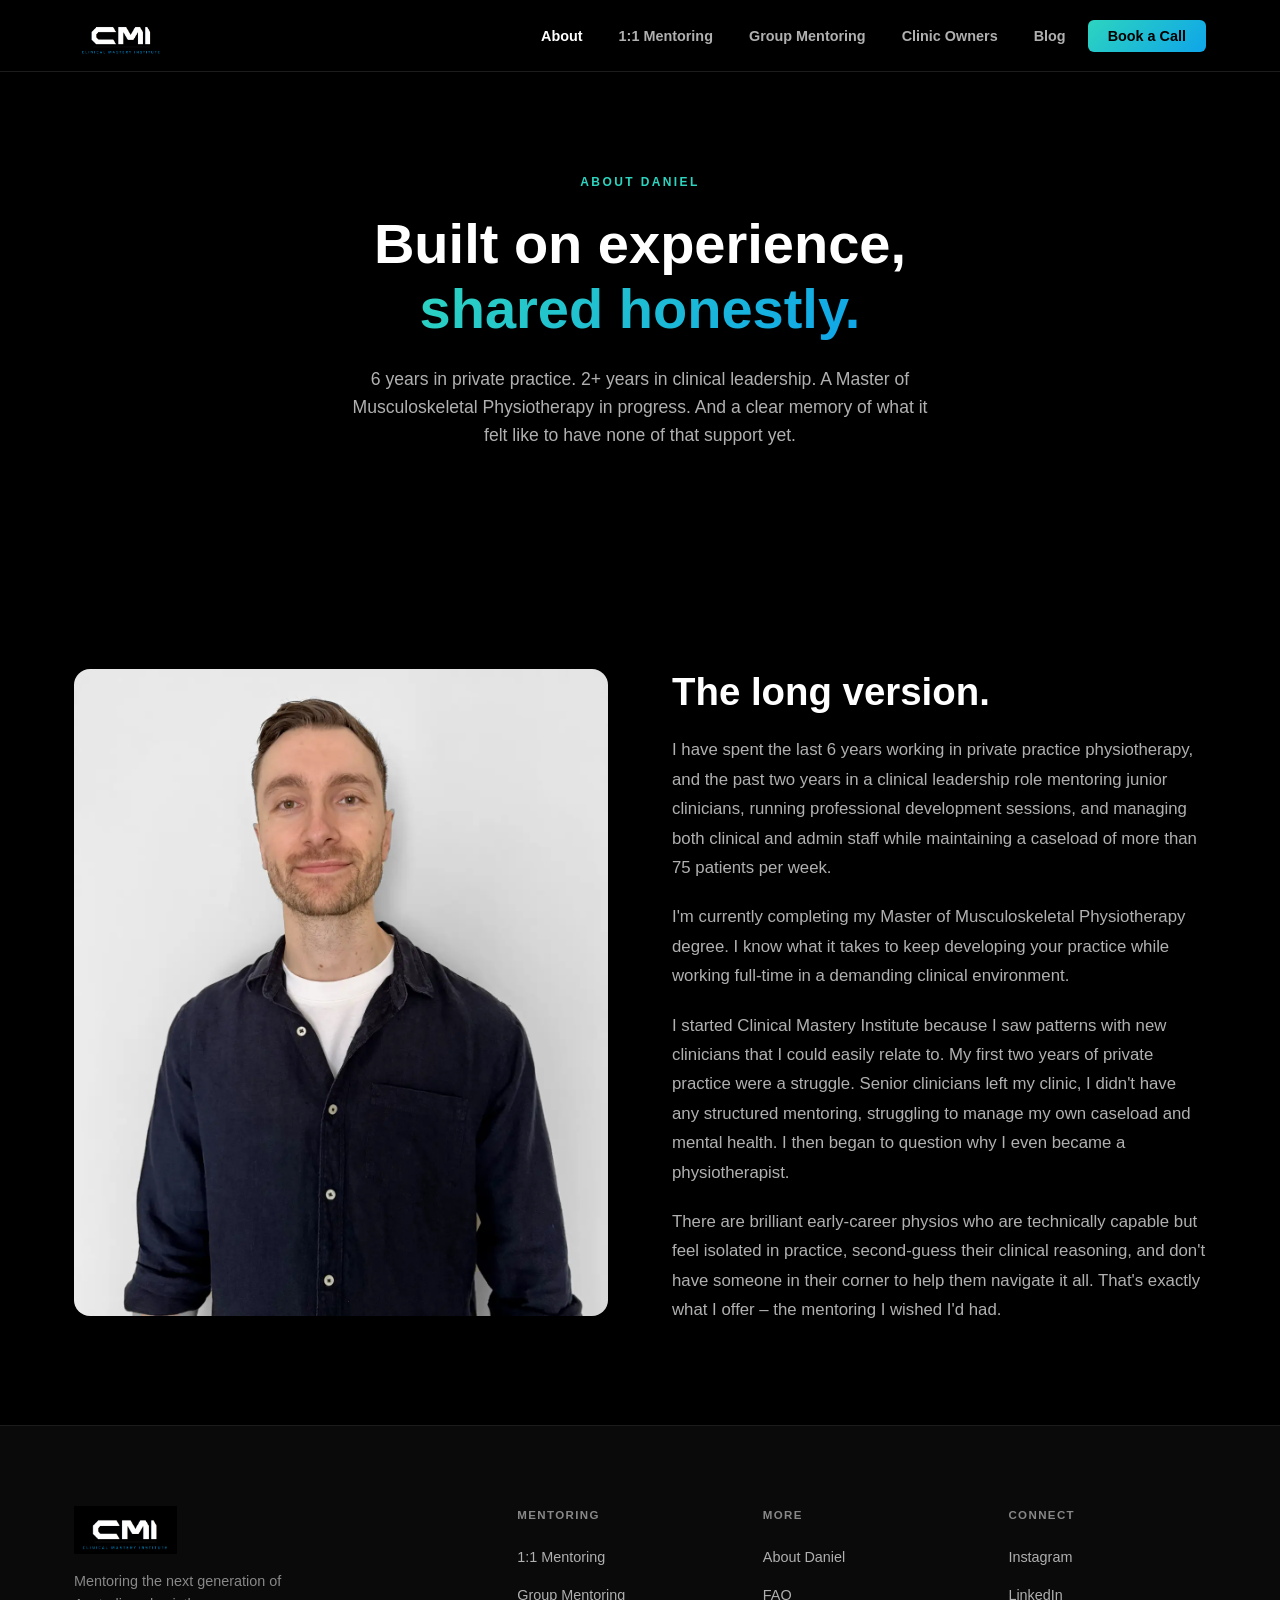
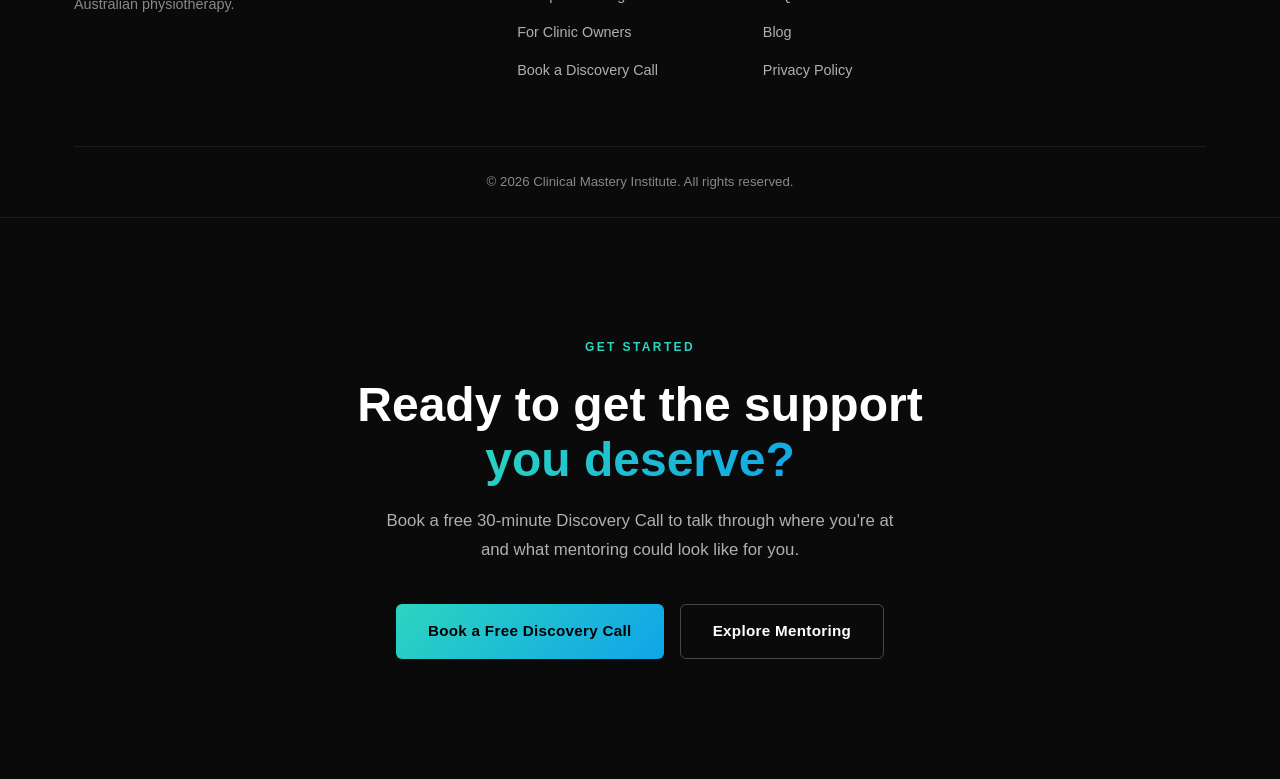
==== commit 1c8edec7: "Fill all site placeholders with Daniel's confirmed details - GA4: G-JJELL0KQ13 now active in compone" ====
--- a/about/index.html
+++ b/about/index.html
@@ -83,21 +83,6 @@
             <p>I started Clinical Mastery Institute because I saw patterns with new clinicians that I could easily relate to. My first two years of private practice were a struggle. Senior clinicians left my clinic, I didn't have any structured mentoring, struggling to manage my own caseload and mental health. I then began to question why I even became a physiotherapist.</p>
             <p>There are brilliant early-career physios who are technically capable but feel isolated in practice, second-guess their clinical reasoning, and don't have someone in their corner to help them navigate it all. That's exactly what I offer – the mentoring I wished I'd had.</p>
 
-            <div class="about-stats">
-              <div class="stat">
-                <span class="stat-number gradient-text">6</span>
-                <span class="stat-label">Years in Practice</span>
-              </div>
-              <div class="stat">
-                <span class="stat-number gradient-text">2+</span>
-                <span class="stat-label">Years in Leadership</span>
-              </div>
-              <!-- Replace with physios mentored count once available [[NEEDS DANIEL: X]] -->
-              <div class="stat">
-                <span class="stat-number gradient-text">100%</span>
-                <span class="stat-label">Online &amp; Nationwide</span>
-              </div>
-            </div>
           </div>
         </div>
       </div>
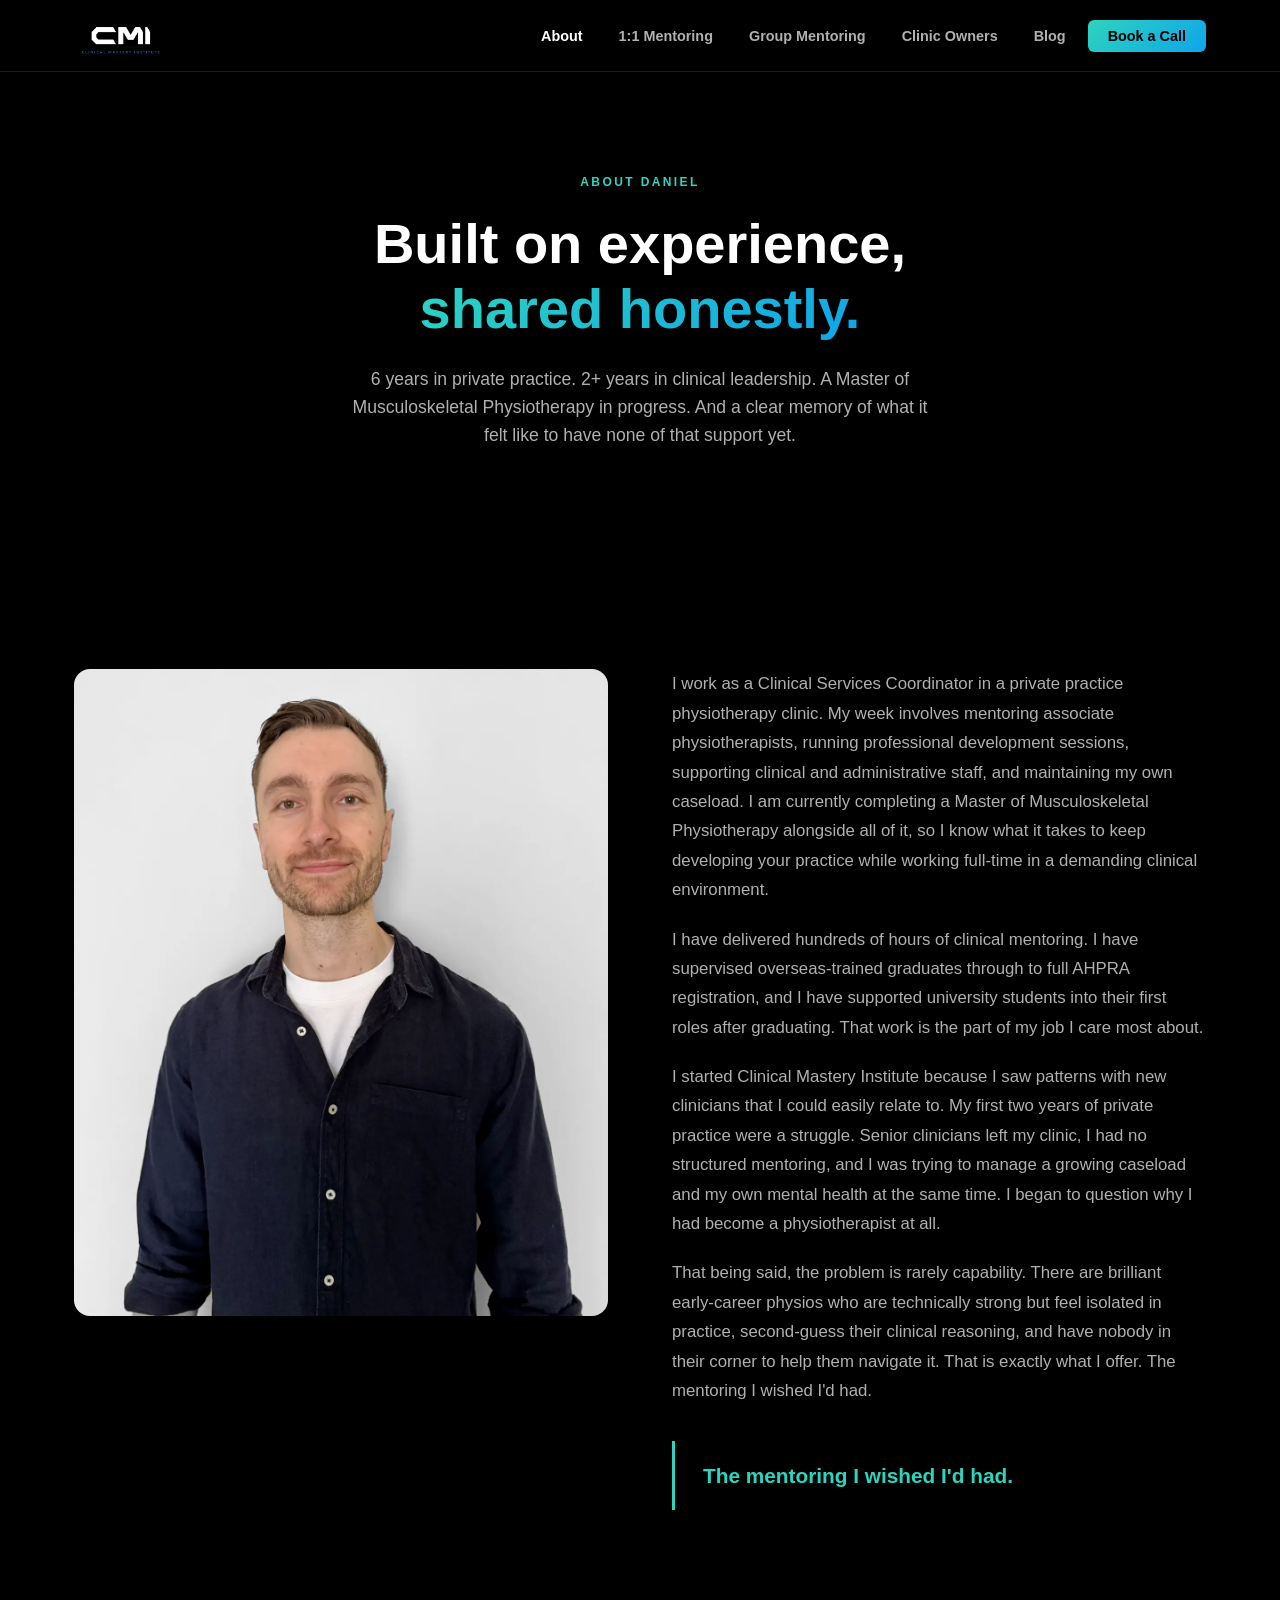
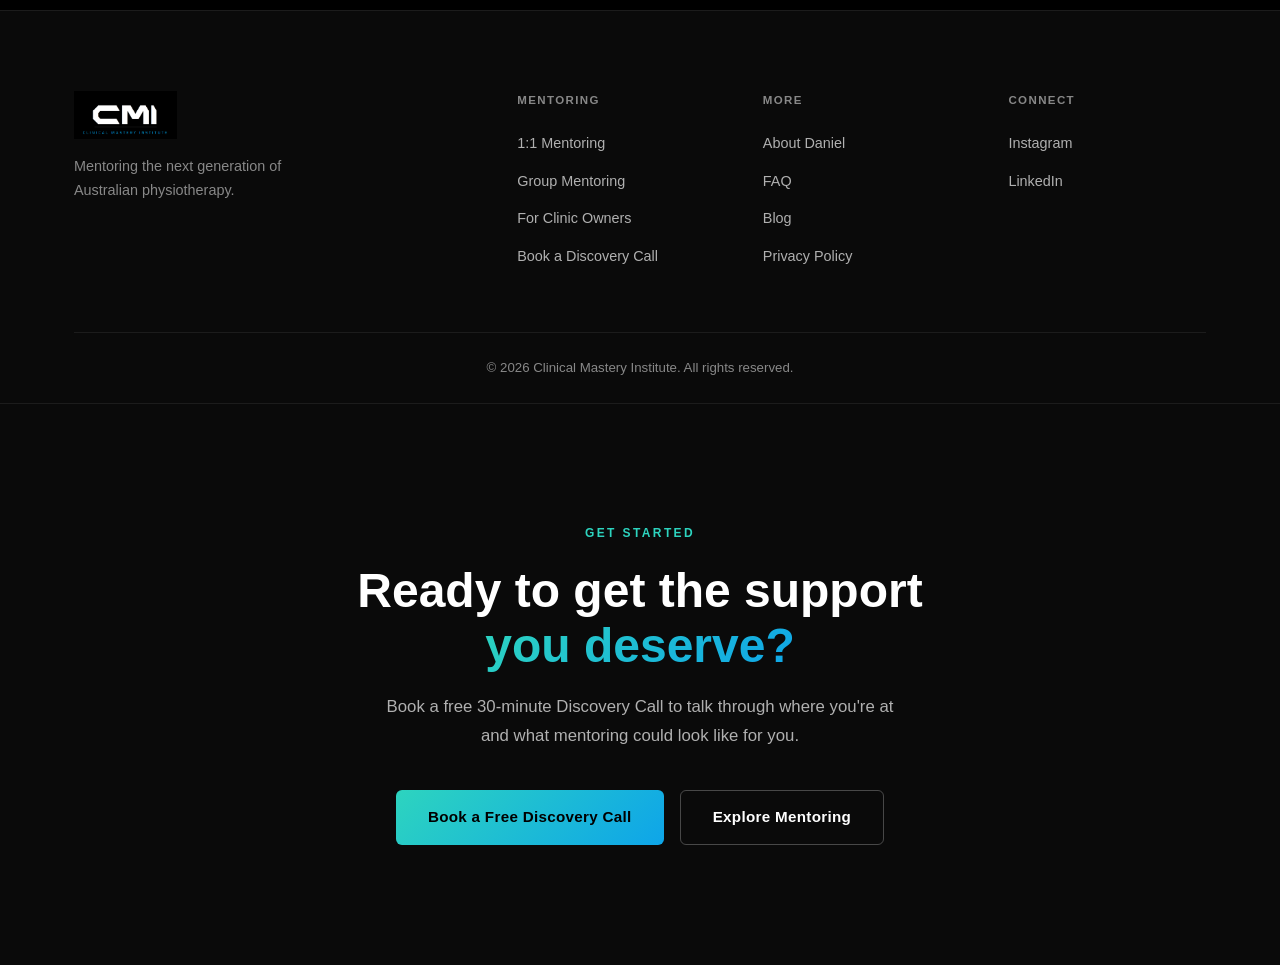
==== commit 1bc75692: "Homepage stripped to hero-only; bio moved to About page index.html: - H1 changed to 'University didn" ====
--- a/about/index.html
+++ b/about/index.html
@@ -4,20 +4,20 @@
   <meta charset="UTF-8" />
   <meta name="viewport" content="width=device-width, initial-scale=1.0" />
   <title>About Daniel Jurjevic — Clinical Mastery Institute</title>
-  <meta name="description" content="Daniel Jurjevic is a physiotherapist with 6 years of private practice experience and 2+ years in clinical leadership. Learn why he started Clinical Mastery Institute." />
+  <meta name="description" content="Daniel Jurjevic is a Clinical Services Coordinator and physiotherapist who has delivered hundreds of hours of clinical mentoring. Learn why he started Clinical Mastery Institute." />
   <link rel="canonical" href="https://clinicalmasteryinstitute.com.au/about/" />
   <meta property="og:type"         content="website" />
   <meta property="og:site_name"    content="Clinical Mastery Institute" />
   <meta property="og:locale"       content="en_AU" />
   <meta property="og:title"        content="About Daniel Jurjevic — Clinical Mastery Institute" />
-  <meta property="og:description"  content="6 years in private practice, 2+ years in clinical leadership. Learn why Daniel started CMI — and what he offers that he wished he'd had." />
+  <meta property="og:description"  content="Clinical Services Coordinator, physiotherapist, and founder of CMI. Learn why Daniel started Clinical Mastery Institute." />
   <meta property="og:url"          content="https://clinicalmasteryinstitute.com.au/about/" />
   <meta property="og:image"        content="https://clinicalmasteryinstitute.com.au/assets/og-image.jpg" />
   <meta property="og:image:width"  content="1200" />
   <meta property="og:image:height" content="630" />
   <meta name="twitter:card"        content="summary_large_image" />
   <meta name="twitter:title"       content="About Daniel Jurjevic — Clinical Mastery Institute" />
-  <meta name="twitter:description" content="6 years in private practice, 2+ years in clinical leadership. Learn why Daniel started CMI." />
+  <meta name="twitter:description" content="Clinical Services Coordinator and physiotherapist. Learn why Daniel started Clinical Mastery Institute." />
   <meta name="twitter:image"       content="https://clinicalmasteryinstitute.com.au/assets/og-image.jpg" />
   <link rel="icon" href="/favicon.ico" sizes="32x32" />
   <link rel="icon" href="/favicon-32x32.png" type="image/png" sizes="32x32" />
@@ -32,7 +32,7 @@
     "@id": "https://clinicalmasteryinstitute.com.au/#daniel",
     "name": "Daniel Jurjevic",
     "jobTitle": "Clinical Mentor and Physiotherapist",
-    "description": "Physiotherapist with 6 years of private practice experience and 2+ years in clinical leadership. Completing a Master of Musculoskeletal Physiotherapy.",
+    "description": "Clinical Services Coordinator and physiotherapist. Completing a Master of Musculoskeletal Physiotherapy. Founder of Clinical Mastery Institute.",
     "image": "https://clinicalmasteryinstitute.com.au/assets/daniel.jpg",
     "url": "https://clinicalmasteryinstitute.com.au/about/",
     "worksFor": {
@@ -77,12 +77,11 @@
             </picture>
           </div>
           <div class="content-body">
-            <h2>The long version.</h2>
-            <p>I have spent the last 6 years working in private practice physiotherapy, and the past two years in a clinical leadership role mentoring junior clinicians, running professional development sessions, and managing both clinical and admin staff while maintaining a caseload of more than 75 patients per week.</p>
-            <p>I'm currently completing my Master of Musculoskeletal Physiotherapy degree. I know what it takes to keep developing your practice while working full-time in a demanding clinical environment.</p>
-            <p>I started Clinical Mastery Institute because I saw patterns with new clinicians that I could easily relate to. My first two years of private practice were a struggle. Senior clinicians left my clinic, I didn't have any structured mentoring, struggling to manage my own caseload and mental health. I then began to question why I even became a physiotherapist.</p>
-            <p>There are brilliant early-career physios who are technically capable but feel isolated in practice, second-guess their clinical reasoning, and don't have someone in their corner to help them navigate it all. That's exactly what I offer – the mentoring I wished I'd had.</p>
-
+            <p>I work as a Clinical Services Coordinator in a private practice physiotherapy clinic. My week involves mentoring associate physiotherapists, running professional development sessions, supporting clinical and administrative staff, and maintaining my own caseload. I am currently completing a Master of Musculoskeletal Physiotherapy alongside all of it, so I know what it takes to keep developing your practice while working full-time in a demanding clinical environment.</p>
+            <p>I have delivered hundreds of hours of clinical mentoring. I have supervised overseas-trained graduates through to full AHPRA registration, and I have supported university students into their first roles after graduating. That work is the part of my job I care most about.</p>
+            <p>I started Clinical Mastery Institute because I saw patterns with new clinicians that I could easily relate to. My first two years of private practice were a struggle. Senior clinicians left my clinic, I had no structured mentoring, and I was trying to manage a growing caseload and my own mental health at the same time. I began to question why I had become a physiotherapist at all.</p>
+            <p>That being said, the problem is rarely capability. There are brilliant early-career physios who are technically strong but feel isolated in practice, second-guess their clinical reasoning, and have nobody in their corner to help them navigate it. That is exactly what I offer. The mentoring I wished I'd had.</p>
+            <blockquote class="about-pullquote">The mentoring I wished I'd had.</blockquote>
           </div>
         </div>
       </div>
--- a/style.css
+++ b/style.css
@@ -319,28 +319,15 @@
   font-size: 1.05rem;
 }
 
-.about-stats {
-  display: flex;
-  gap: 40px;
-  margin-top: 40px;
-  padding-top: 40px;
-  border-top: 1px solid var(--black-border);
-}
-
-.stat { display: flex; flex-direction: column; gap: 4px; }
-
-.stat-number {
-  font-size: 2.5rem;
-  font-weight: 800;
-  line-height: 1;
-}
-
-.stat-label {
-  font-size: 0.78rem;
-  color: var(--gray-mid);
-  letter-spacing: 0.05em;
-  text-transform: uppercase;
-  font-weight: 600;
+.about-pullquote {
+  border-left: 3px solid var(--teal);
+  padding: 20px 0 20px 28px;
+  margin: 36px 0 0;
+  font-size: 1.3rem;
+  font-weight: 700;
+  line-height: 1.4;
+  color: var(--teal);
+  font-style: normal;
 }
 
 .about-photo {
@@ -752,7 +739,6 @@
   .contact-grid   { grid-template-columns: 1fr; gap: 48px; }
   .form-row       { grid-template-columns: 1fr; }
   .footer-grid    { grid-template-columns: 1fr; gap: 32px; }
-  .about-stats    { gap: 24px; }
 
   #about, #services, #book { padding: 80px 0; }
 }
@@ -760,7 +746,6 @@
 @media (max-width: 480px) {
   .hero-actions          { flex-direction: column; align-items: center; }
   .hero-actions .btn     { width: 100%; max-width: 320px; }
-  .about-stats           { flex-direction: column; gap: 20px; }
 }
 
 /* =============================================
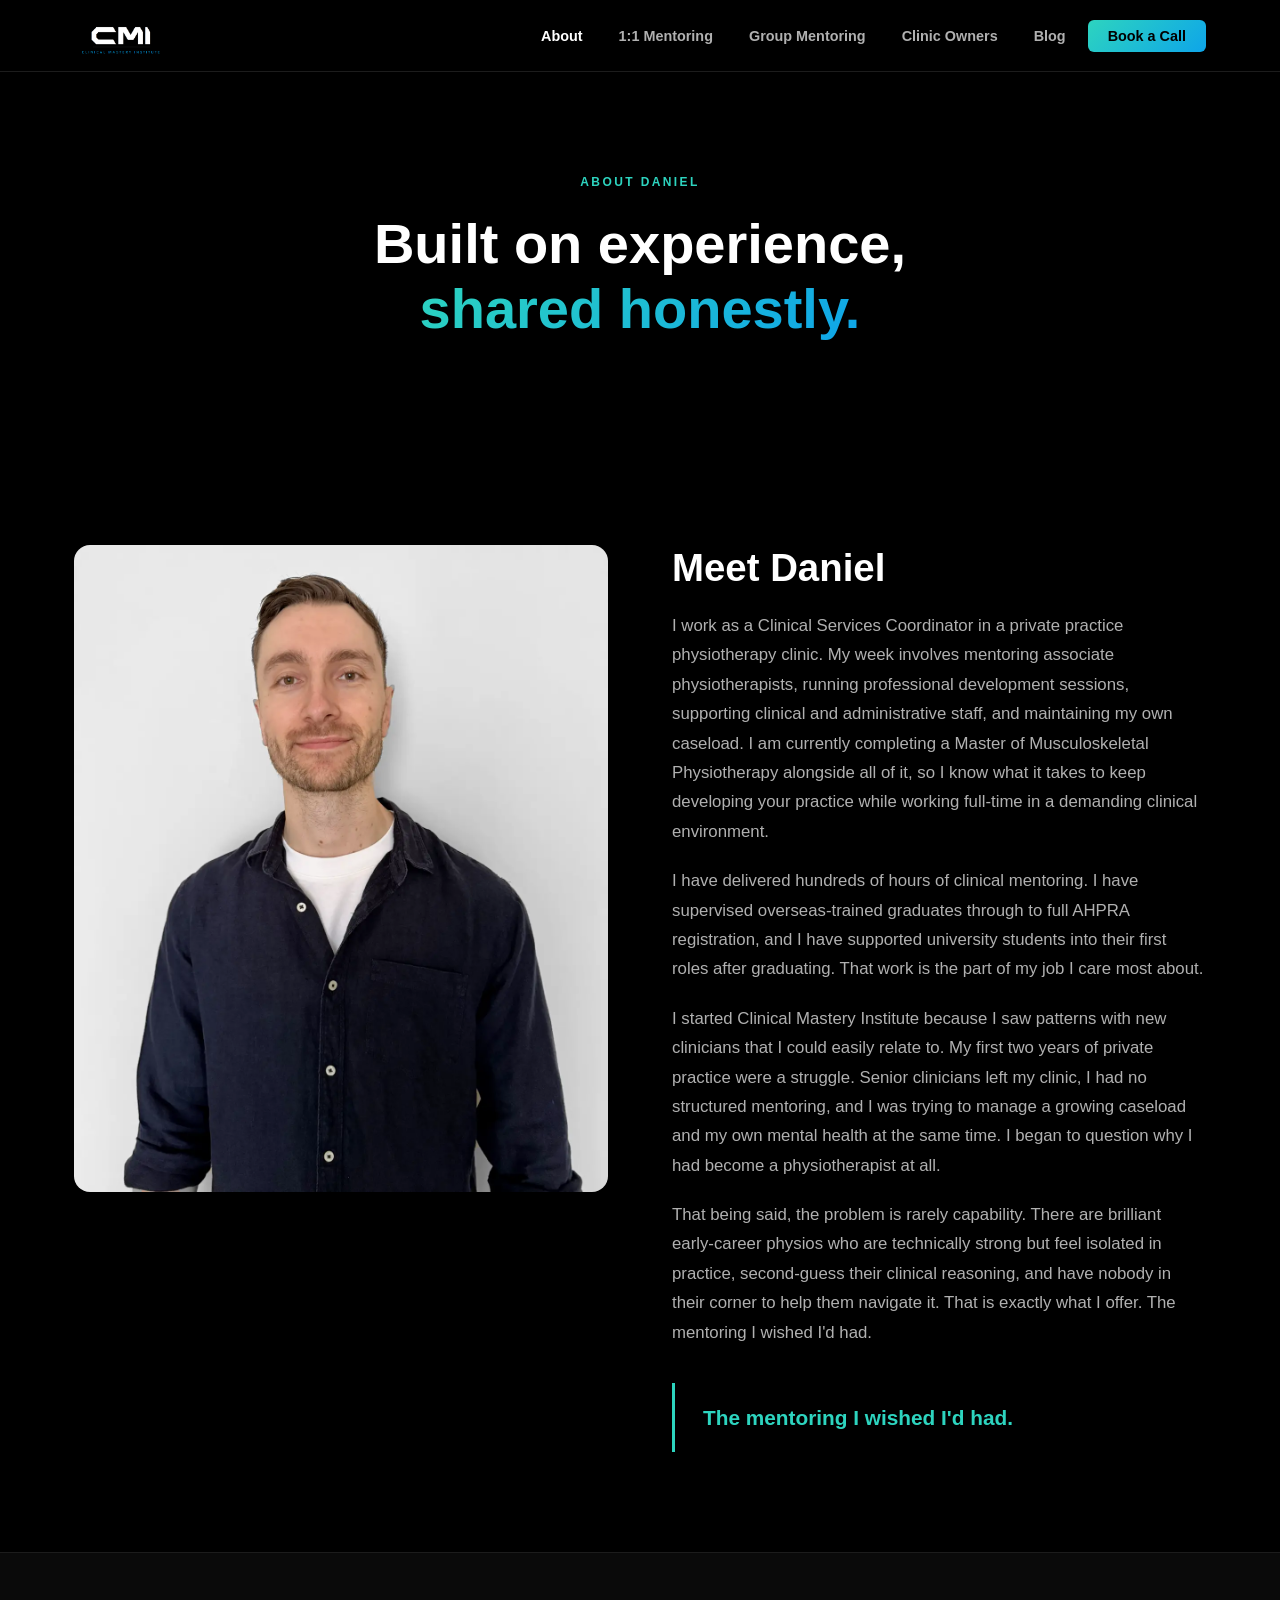
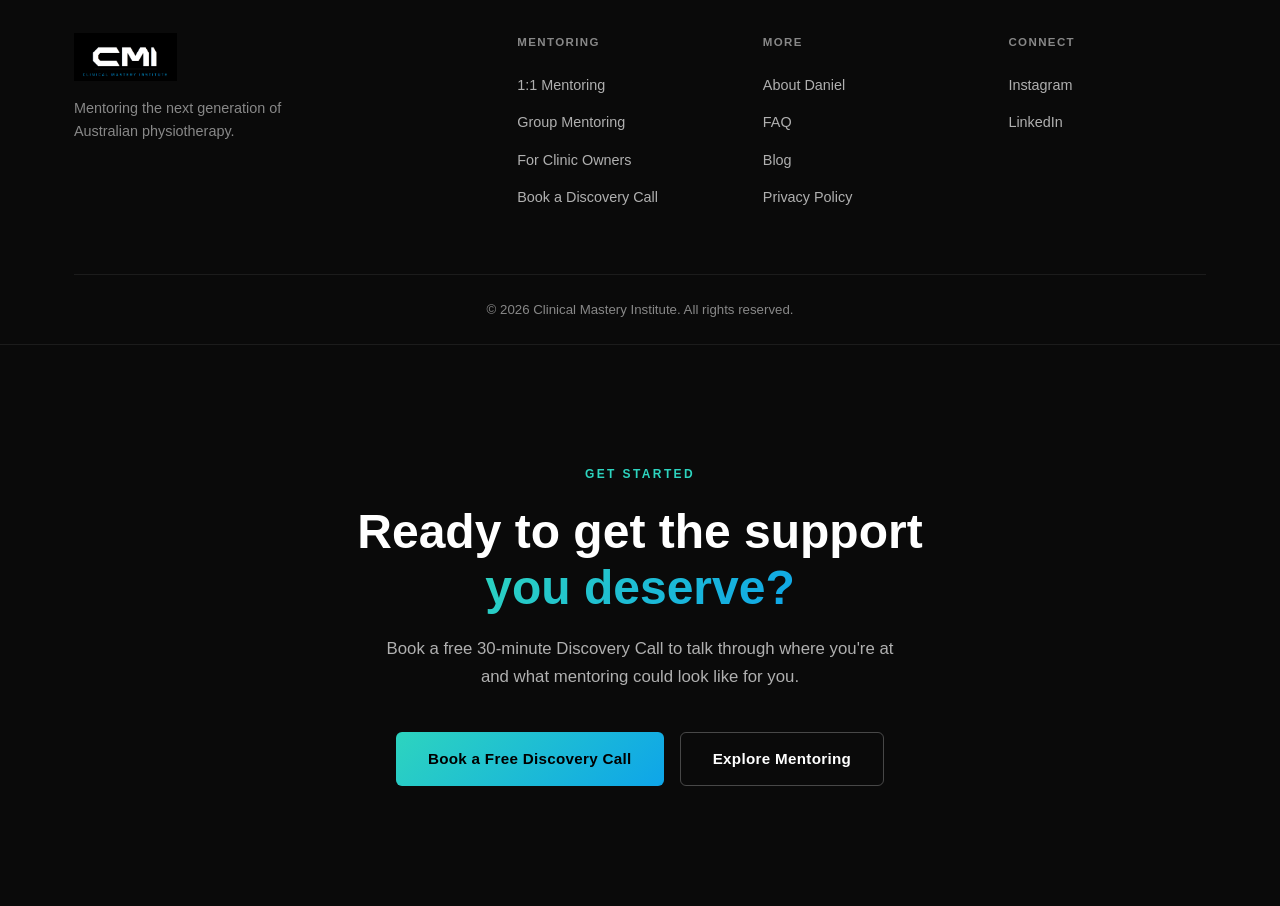
==== commit 31adfd03: "About page: remove stale hero sub-paragraph, add Meet Daniel heading Co-Authored-By: Claude Sonnet 4" ====
--- a/about/index.html
+++ b/about/index.html
@@ -56,7 +56,6 @@
       <div class="container">
         <div class="section-label">About Daniel</div>
         <h1>Built on experience,<br /><span class="gradient-text">shared honestly.</span></h1>
-        <p class="hero-sub">6 years in private practice. 2+ years in clinical leadership. A Master of Musculoskeletal Physiotherapy in progress. And a clear memory of what it felt like to have none of that support yet.</p>
       </div>
     </div>
 
@@ -77,6 +76,7 @@
             </picture>
           </div>
           <div class="content-body">
+            <h2 style="color:#ffffff;font-weight:700;margin-bottom:20px">Meet Daniel</h2>
             <p>I work as a Clinical Services Coordinator in a private practice physiotherapy clinic. My week involves mentoring associate physiotherapists, running professional development sessions, supporting clinical and administrative staff, and maintaining my own caseload. I am currently completing a Master of Musculoskeletal Physiotherapy alongside all of it, so I know what it takes to keep developing your practice while working full-time in a demanding clinical environment.</p>
             <p>I have delivered hundreds of hours of clinical mentoring. I have supervised overseas-trained graduates through to full AHPRA registration, and I have supported university students into their first roles after graduating. That work is the part of my job I care most about.</p>
             <p>I started Clinical Mastery Institute because I saw patterns with new clinicians that I could easily relate to. My first two years of private practice were a struggle. Senior clinicians left my clinic, I had no structured mentoring, and I was trying to manage a growing caseload and my own mental health at the same time. I began to question why I had become a physiotherapist at all.</p>
